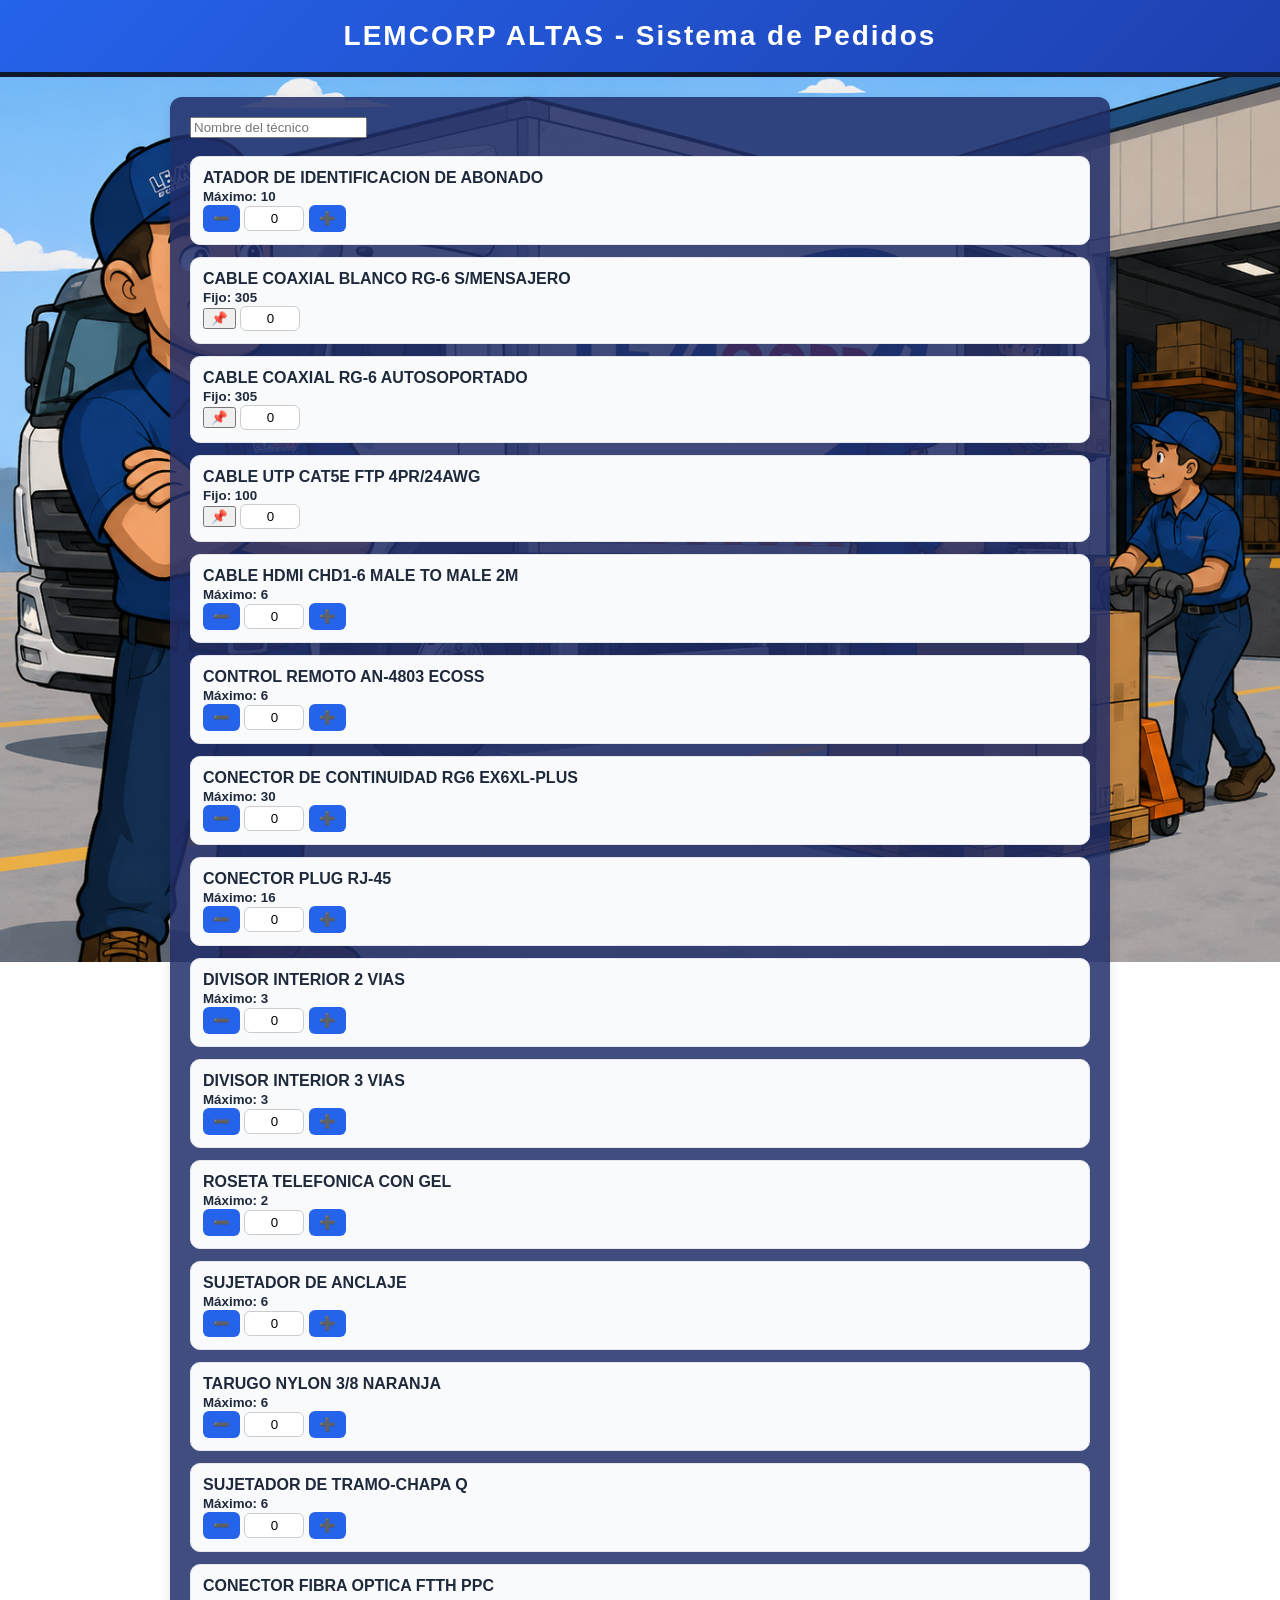
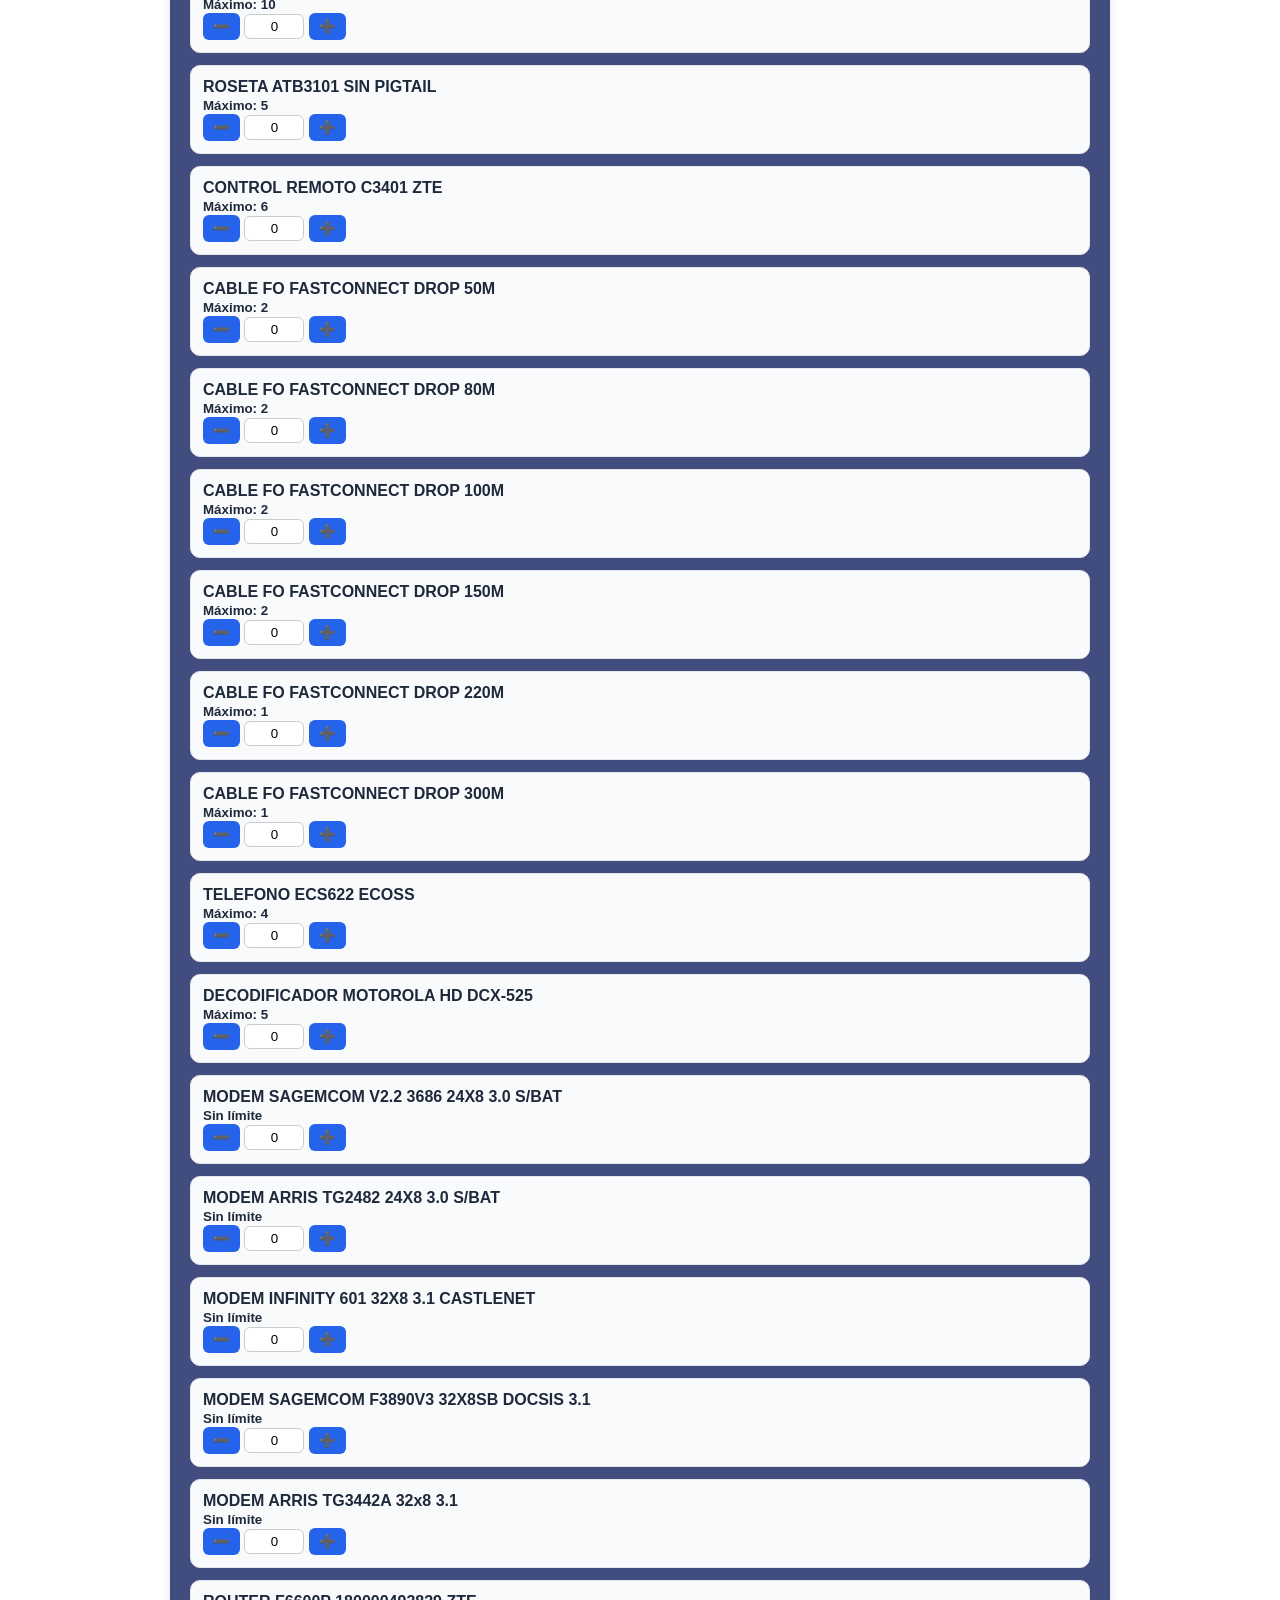
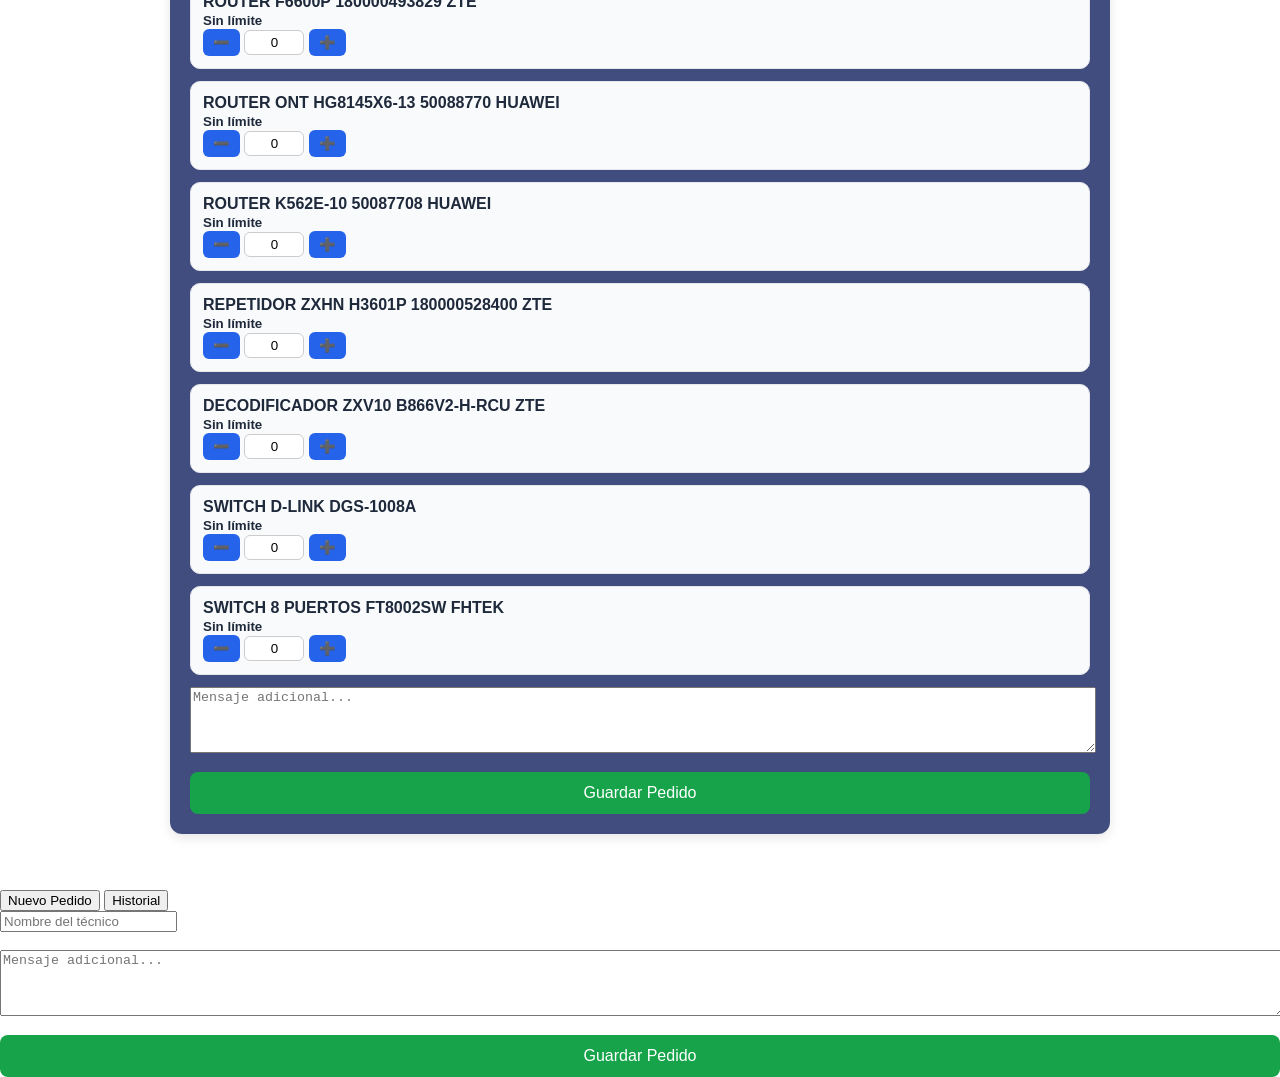
==== Nueva carpeta/tecnicos.html @ 8ae3f0bf "Add files via upload" ====
<!DOCTYPE html>
<html lang="es">
<head>
  <meta charset="UTF-8">
  <meta name="viewport" content="width=device-width, initial-scale=1.0">
  <title>LEMCORP ALTAS - Sistema de Pedidos</title>
  <link rel="stylesheet" href="style.css">
</head>
<body>


<header>
  <h1>LEMCORP ALTAS - Sistema de Pedidos</h1>
</header>

<div class="container">
  <input type="text" id="nombre" placeholder="Nombre del técnico"><br><br>

  <div id="productos"></div>

  <textarea id="adicional" placeholder="Mensaje adicional..." style="width:100%;height:60px;"></textarea><br>

  <button class="enviar" onclick="guardarPedido()">Guardar Pedido</button>

</div>

<script src="script.js"></script>
<!-- Marca de agua LEMCORP -->
<div class="marca-agua">
  <img src="" alt="">
</div>
<div class="marca-agua">
  <img src="URL_DE_TU_LOGO.png" alt="">
</div>
</body>
</html>


</body>
</html>
<div class="tabs">
  <button onclick="mostrarTab('nuevo')">Nuevo Pedido</button>
  <button onclick="mostrarTab('historial')">Historial</button>
</div>

<div id="nuevo" class="tab-content">
  <!-- Aquí va tu formulario de pedidos -->
  <input type="text" id="nombre" placeholder="Nombre del técnico"><br><br>
  <div id="productos"></div>
  <textarea id="adicional" placeholder="Mensaje adicional..." style="width:100%;height:60px;"></textarea><br>
  <button class="enviar" onclick="guardarPedido()">Guardar Pedido</button>
</div>

<div id="historial" class="tab-content" style="display:none;">
  <!-- Aquí se mostrarán los pedidos guardados -->
  <h2>Historial de pedidos</h2>
  <ul id="lista-pedidos"></ul>
</div>

<script>
function mostrarTab(tabId) {
  document.querySelectorAll('.tab-content').forEach(div => {
    div.style.display = 'none';
  });
  document.getElementById(tabId).style.display = 'block';
}

// Ejemplo: cargar historial desde localStorage
function cargarHistorial() {
  const lista = document.getElementById("lista-pedidos");
  lista.innerHTML = "";
  let pedidos = JSON.parse(localStorage.getItem("pedidos")) || [];
  pedidos.forEach(p => {
    const li = document.createElement("li");
    li.textContent = `${p.fecha} - ${p.tecnico}: ${p.materiales.join(", ")}`;
    lista.appendChild(li);
  });
}
</script>
---- Nueva carpeta/style.css ----
body {
  font-family: 'Segoe UI', Arial, sans-serif;
  color: #333;
  margin: 0;
  padding: 0;

  /* Fondo de pantalla con imagen */
  background-image: url("ChatGPT Image 23 may 2026, 10_47_10.png"); /* pon aquí tu imagen */
  background-repeat: no-repeat;
  background-position: center center;
  background-attachment: fixed;
  background-size: cover;
}

header {
  background: linear-gradient(135deg, #2563eb, #1e40af);
  color: #fff;
  padding: 20px;
  text-align: center;
  border-bottom: 5px solid #0f172a;
}

header h1 {
  margin: 0;
  font-size: 28px;
  letter-spacing: 2px;
}

.container {
  max-width: 900px;
  margin: 20px auto;
  background: rgba(33, 46, 105, 0.85);
  padding: 20px;
  border-radius: 12px;
  box-shadow: 0 4px 12px rgba(0,0,0,0.1);
}

.card {
  background: #f9fafb;
  padding: 12px;
  border-radius: 10px;
  margin-bottom: 12px;
  display: flex;
  justify-content: space-between;
  align-items: center;
  border: 1px solid #e5e7eb;
}

.nombre {
  font-weight: bold;
  color: #1e293b;
}

.controles button {
  background: #2563eb;
  color: white;
  border: none;
  border-radius: 6px;
  padding: 6px 10px;
  cursor: pointer;
}

.controles button:hover {
  background: #1d4ed8;
}

.cantidad {
  width: 50px;
  text-align: center;
  border: 1px solid #ccc;
  border-radius: 6px;
  padding: 4px;
}

.enviar {
  background: #16a34a;
  color: white;
  border: none;
  border-radius: 8px;
  padding: 12px;
  width: 100%;
  font-size: 16px;
  cursor: pointer;
  margin-top: 15px;
}

.enviar:hover {
  background: #15803d;
}

.pedido-bloque {
  background: #f9fafb;
  border-radius: 12px;
  padding: 15px;
  margin-bottom: 20px;
  border: 1px solid #e5e7eb;
  box-shadow: 0 2px 6px rgba(0,0,0,0.9);
}

.pedido-bloque h3 {
  margin-top: 0;
  color: #2563eb;
}

.pedido-bloque table {
  width: 100%;
  border-collapse: collapse;
  margin-top: 10px;
}

.pedido-bloque th, .pedido-bloque td {
  border: 1px solid #ddd;
  padding: 8px;
  text-align: left;
}

.pedido-bloque th {
  background: #e0e0e0;
  color: white;
}

.copy-btn {
  background: #f59e0b;
  color: black;
  border: none;
  padding: 6px 12px;
  border-radius: 6px;
  cursor: pointer;
}

.copy-btn:hover {
  background: #d97706;
}

.done-btn {
  background: #16a34a;
  color: white;
  border: none;
  padding: 6px 12px;
  border-radius: 6px;
  cursor: pointer;
  margin-left: 5px;
}
.done-btn:hover { background: #15803d; }

.delete-btn {
  background: #dc2626;
  color: white;
  border: none;
  padding: 6px 12px;
  border-radius: 6px;
  cursor: pointer;
  margin-left: 5px;
}
.delete-btn:hover { background: #b91c1c; }
/* Bloques generales */
.pedido-bloque {
  border: 2px solid #ccc;
  border-radius: 8px;
  padding: 12px;
  margin-bottom: 12px;
}

/* Pendientes: fondo amarillo suave */
.pedido-pendiente {
  background-color: #fff8dc; /* cornsilk */
  border-color: #f0ad4e;
}

/* Hechos: fondo verde suave */
.pedido-hecho {
  background-color: #e6ffe6;
  border-color: #5cb85c;
}

/* Títulos */
.pedido-bloque h3 {
  margin-top: 0;
  font-size: 1.1em;
}
/* Encabezados principales */
.container h2 {
  background-color: #333;   /* fondo oscuro */
  color: #fff;              /* texto blanco */
  padding: 8px 12px;
  border-radius: 6px;
  margin-top: 20px;
  font-size: 1.2em;
}

/* Encabezado de sección Pendientes */
.container h2:nth-of-type(1) {
  background-color: #f0ad4e; /* naranja/amarillo */
  color: #fff;
}

/* Encabezado de sección Hechos */
.container h2:nth-of-type(2) {
  background-color: #5cb85c; /* verde */
  color: #fff;
}
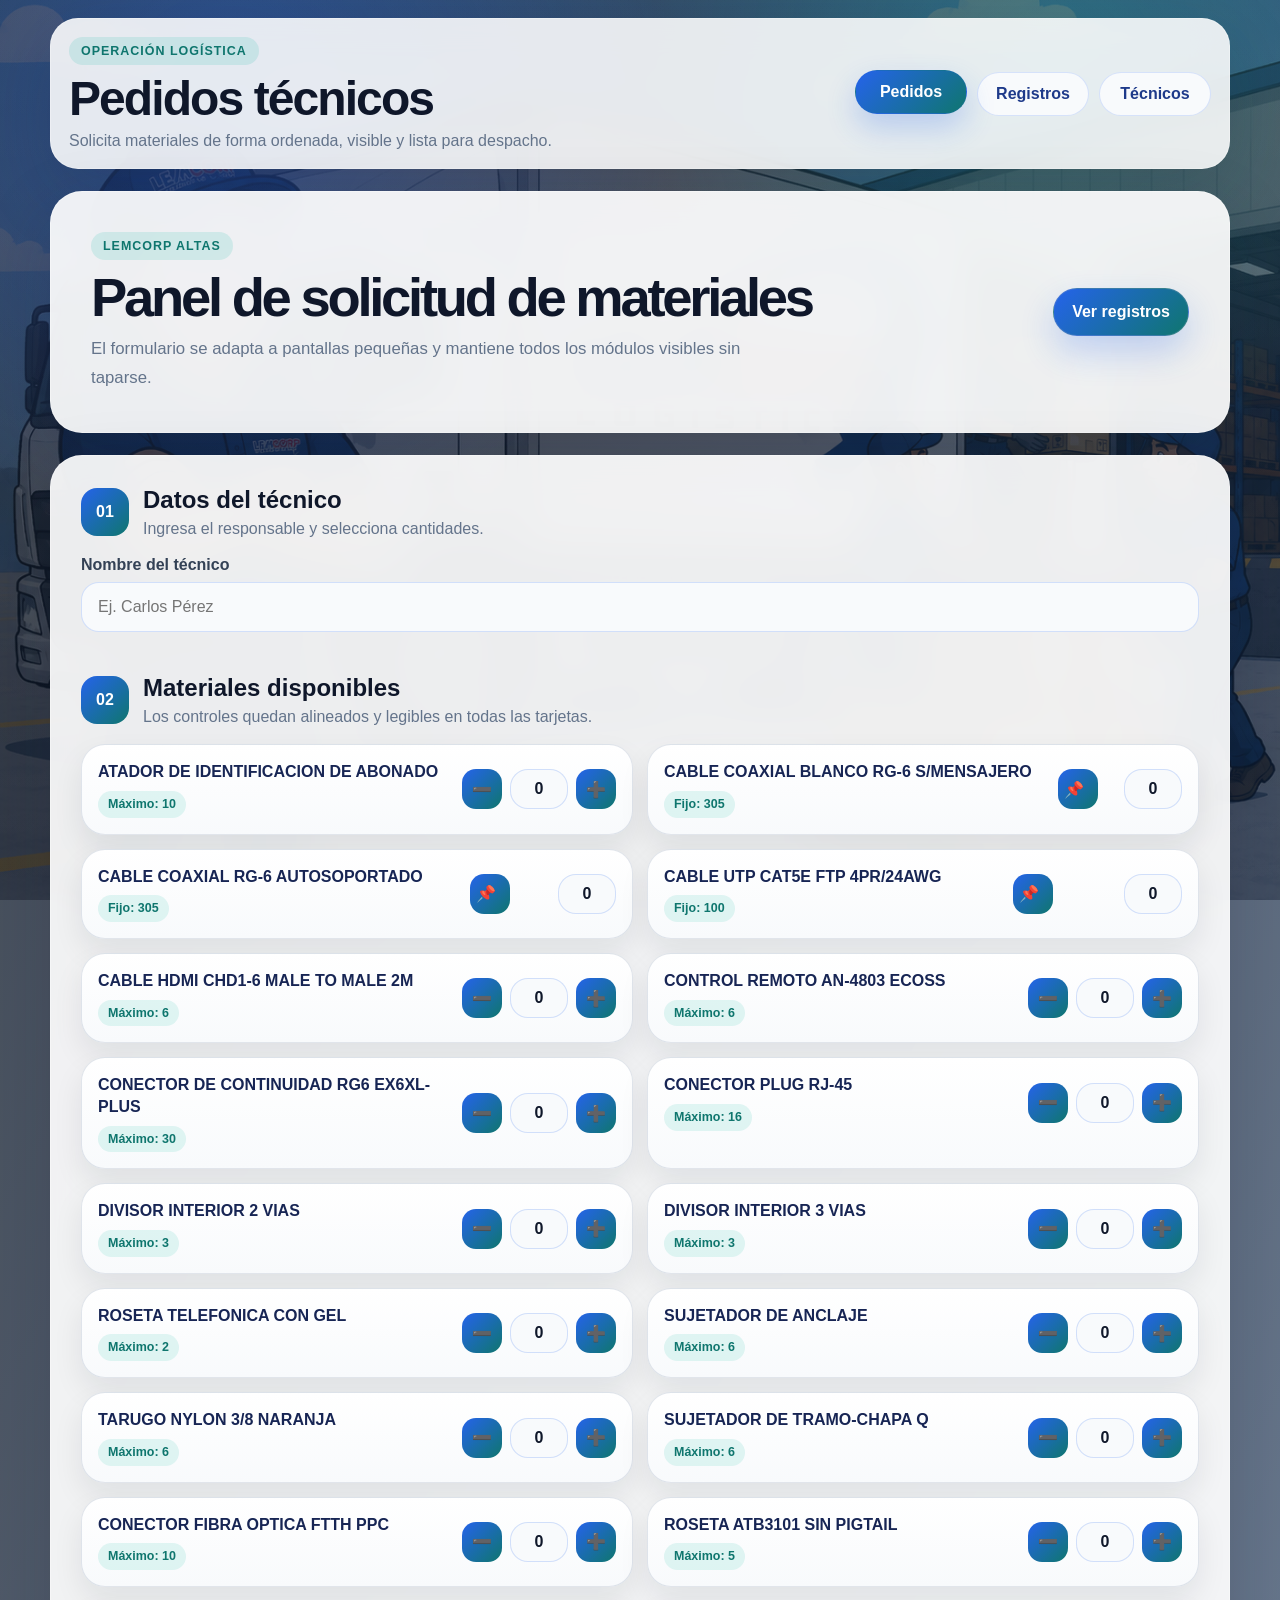
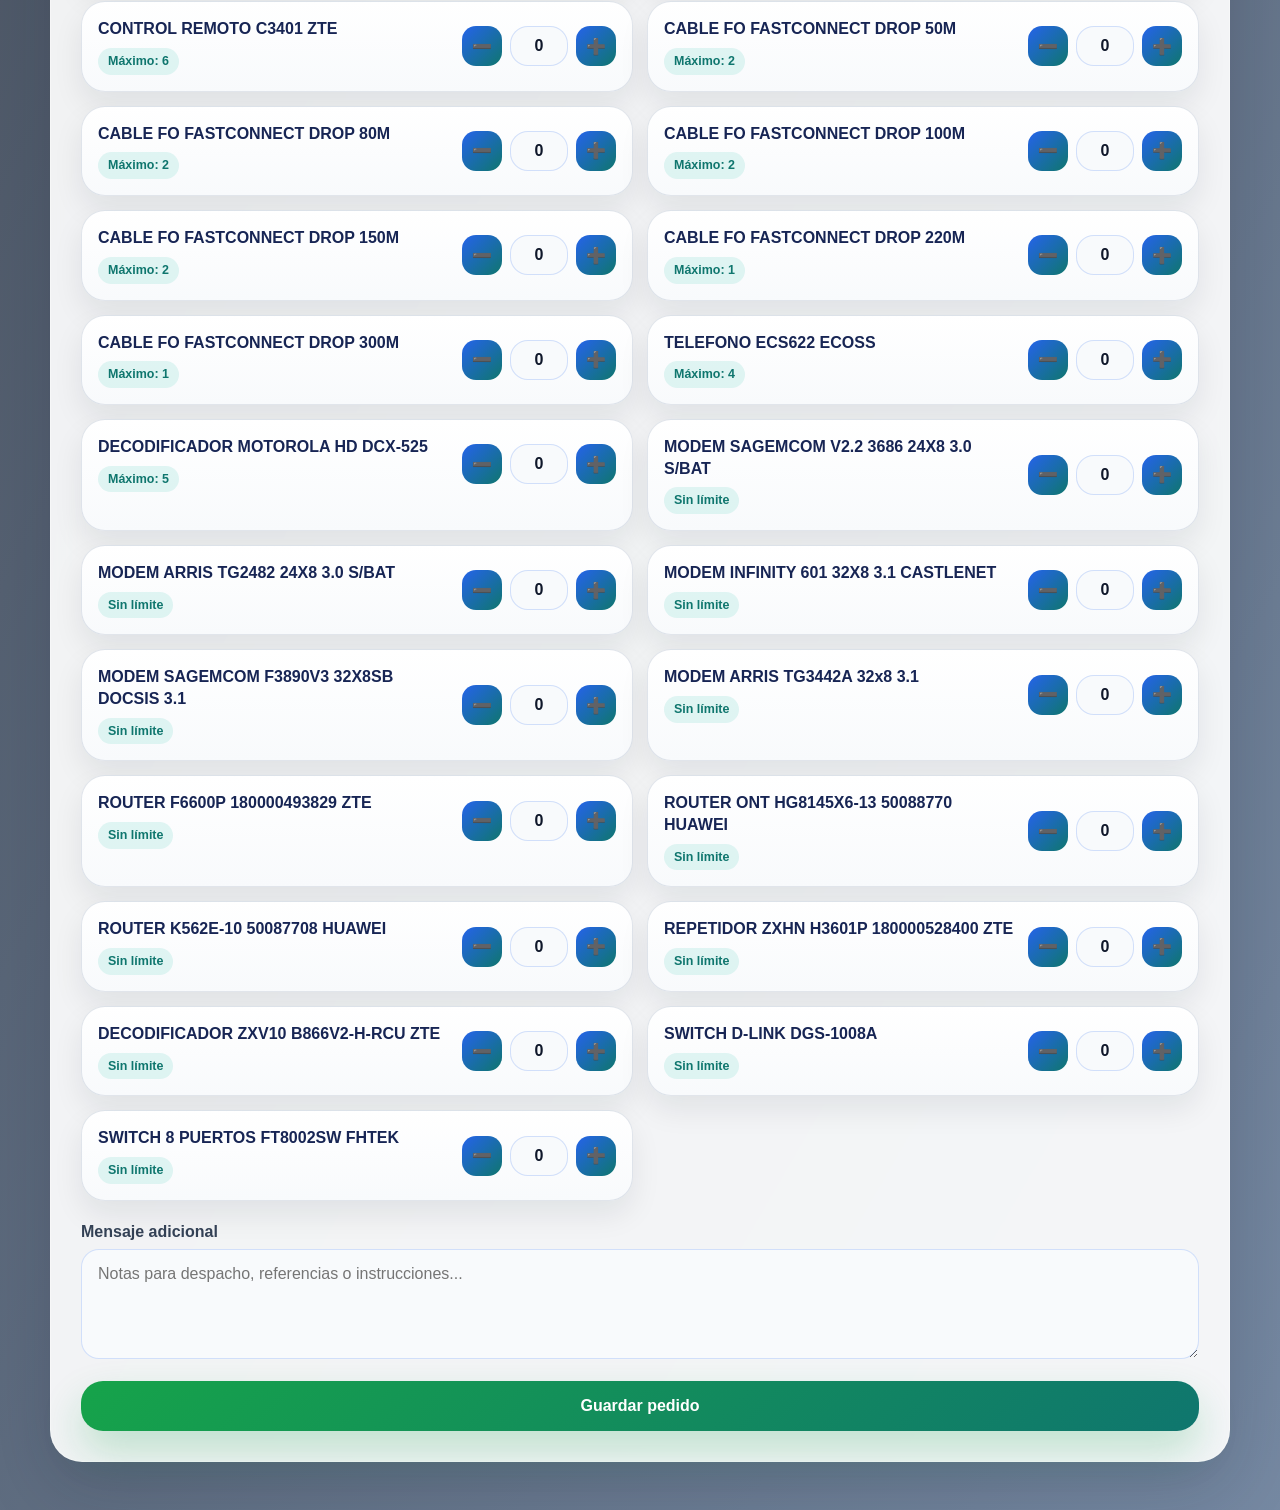
==== commit 9b739378: "Mejora interfaz logística" ====
--- a/Nueva carpeta/tecnicos.html
+++ b/Nueva carpeta/tecnicos.html
@@ -1,80 +1,64 @@
-
-<!DOCTYPE html>
-<html lang="es">
-<head>
-  <meta charset="UTF-8">
-  <meta name="viewport" content="width=device-width, initial-scale=1.0">
-  <title>LEMCORP ALTAS - Sistema de Pedidos</title>
-  <link rel="stylesheet" href="style.css">
-</head>
-<body>
-
-
-<header>
-  <h1>LEMCORP ALTAS - Sistema de Pedidos</h1>
-</header>
-
-<div class="container">
-  <input type="text" id="nombre" placeholder="Nombre del técnico"><br><br>
-
-  <div id="productos"></div>
-
-  <textarea id="adicional" placeholder="Mensaje adicional..." style="width:100%;height:60px;"></textarea><br>
-
-  <button class="enviar" onclick="guardarPedido()">Guardar Pedido</button>
-
-</div>
-
-<script src="script.js"></script>
-<!-- Marca de agua LEMCORP -->
-<div class="marca-agua">
-  <img src="" alt="">
-</div>
-<div class="marca-agua">
-  <img src="URL_DE_TU_LOGO.png" alt="">
-</div>
-</body>
-</html>
-
-
-</body>
-</html>
-<div class="tabs">
-  <button onclick="mostrarTab('nuevo')">Nuevo Pedido</button>
-  <button onclick="mostrarTab('historial')">Historial</button>
-</div>
-
-<div id="nuevo" class="tab-content">
-  <!-- Aquí va tu formulario de pedidos -->
-  <input type="text" id="nombre" placeholder="Nombre del técnico"><br><br>
-  <div id="productos"></div>
-  <textarea id="adicional" placeholder="Mensaje adicional..." style="width:100%;height:60px;"></textarea><br>
-  <button class="enviar" onclick="guardarPedido()">Guardar Pedido</button>
-</div>
-
-<div id="historial" class="tab-content" style="display:none;">
-  <!-- Aquí se mostrarán los pedidos guardados -->
-  <h2>Historial de pedidos</h2>
-  <ul id="lista-pedidos"></ul>
-</div>
-
-<script>
-function mostrarTab(tabId) {
-  document.querySelectorAll('.tab-content').forEach(div => {
-    div.style.display = 'none';
-  });
-  document.getElementById(tabId).style.display = 'block';
-}
-
-// Ejemplo: cargar historial desde localStorage
-function cargarHistorial() {
-  const lista = document.getElementById("lista-pedidos");
-  lista.innerHTML = "";
-  let pedidos = JSON.parse(localStorage.getItem("pedidos")) || [];
-  pedidos.forEach(p => {
-    const li = document.createElement("li");
-    li.textContent = `${p.fecha} - ${p.tecnico}: ${p.materiales.join(", ")}`;
-    lista.appendChild(li);
-  });
-}
-</script>
+<!DOCTYPE html>
+<html lang="es">
+<head>
+  <meta charset="UTF-8">
+  <meta name="viewport" content="width=device-width, initial-scale=1.0">
+  <title>LEMCORP ALTAS | Pedidos técnicos</title>
+  <link rel="stylesheet" href="style.css">
+</head>
+<body>
+  <header class="site-header">
+    <div class="brand-block">
+      <span class="eyebrow">Operación logística</span>
+      <h1>Pedidos técnicos</h1>
+      <p>Solicita materiales de forma ordenada, visible y lista para despacho.</p>
+    </div>
+    <nav class="app-nav" aria-label="Navegación principal">
+      <a class="active" href="tecnicos.html">Pedidos</a>
+      <a href="Admin.html">Registros</a>
+      <a href="#nuevo">Técnicos</a>
+    </nav>
+  </header>
+
+  <main class="app-shell">
+    <section class="hero-panel">
+      <div>
+        <span class="eyebrow">LEMCORP ALTAS</span>
+        <h2>Panel de solicitud de materiales</h2>
+        <p>El formulario se adapta a pantallas pequeñas y mantiene todos los módulos visibles sin taparse.</p>
+      </div>
+      <a class="secondary-action" href="Admin.html">Ver registros</a>
+    </section>
+
+    <section id="nuevo" class="container form-panel">
+      <div class="section-heading">
+        <span>01</span>
+        <div>
+          <h2>Datos del técnico</h2>
+          <p>Ingresa el responsable y selecciona cantidades.</p>
+        </div>
+      </div>
+
+      <label class="field-label" for="nombre">Nombre del técnico</label>
+      <input class="form-field" type="text" id="nombre" placeholder="Ej. Carlos Pérez">
+
+      <div class="section-heading compact">
+        <span>02</span>
+        <div>
+          <h2>Materiales disponibles</h2>
+          <p>Los controles quedan alineados y legibles en todas las tarjetas.</p>
+        </div>
+      </div>
+
+      <div id="productos" class="productos-grid"></div>
+
+      <label class="field-label" for="adicional">Mensaje adicional</label>
+      <textarea class="form-field form-textarea" id="adicional" placeholder="Notas para despacho, referencias o instrucciones..."></textarea>
+
+      <button class="enviar" onclick="guardarPedido()">Guardar pedido</button>
+    </section>
+  </main>
+
+  <script src="script.js"></script>
+</body>
+</html>
--- a/Nueva carpeta/style.css
+++ b/Nueva carpeta/style.css
@@ -1,201 +1,516 @@
-body {
-  font-family: 'Segoe UI', Arial, sans-serif;
-  color: #333;
-  margin: 0;
-  padding: 0;
-
-  /* Fondo de pantalla con imagen */
-  background-image: url("ChatGPT Image 23 may 2026, 10_47_10.png"); /* pon aquí tu imagen */
-  background-repeat: no-repeat;
-  background-position: center center;
-  background-attachment: fixed;
-  background-size: cover;
-}
-
-header {
-  background: linear-gradient(135deg, #2563eb, #1e40af);
-  color: #fff;
-  padding: 20px;
-  text-align: center;
-  border-bottom: 5px solid #0f172a;
-}
-
-header h1 {
-  margin: 0;
-  font-size: 28px;
-  letter-spacing: 2px;
-}
-
-.container {
-  max-width: 900px;
-  margin: 20px auto;
-  background: rgba(33, 46, 105, 0.85);
-  padding: 20px;
-  border-radius: 12px;
-  box-shadow: 0 4px 12px rgba(0,0,0,0.1);
-}
-
-.card {
-  background: #f9fafb;
-  padding: 12px;
-  border-radius: 10px;
-  margin-bottom: 12px;
-  display: flex;
-  justify-content: space-between;
-  align-items: center;
-  border: 1px solid #e5e7eb;
-}
-
-.nombre {
-  font-weight: bold;
-  color: #1e293b;
-}
-
-.controles button {
-  background: #2563eb;
-  color: white;
-  border: none;
-  border-radius: 6px;
-  padding: 6px 10px;
-  cursor: pointer;
-}
-
-.controles button:hover {
-  background: #1d4ed8;
-}
-
-.cantidad {
-  width: 50px;
-  text-align: center;
-  border: 1px solid #ccc;
-  border-radius: 6px;
-  padding: 4px;
-}
-
-.enviar {
-  background: #16a34a;
-  color: white;
-  border: none;
-  border-radius: 8px;
-  padding: 12px;
-  width: 100%;
-  font-size: 16px;
-  cursor: pointer;
-  margin-top: 15px;
-}
-
-.enviar:hover {
-  background: #15803d;
-}
-
-.pedido-bloque {
-  background: #f9fafb;
-  border-radius: 12px;
-  padding: 15px;
-  margin-bottom: 20px;
-  border: 1px solid #e5e7eb;
-  box-shadow: 0 2px 6px rgba(0,0,0,0.9);
-}
-
-.pedido-bloque h3 {
-  margin-top: 0;
-  color: #2563eb;
-}
-
-.pedido-bloque table {
-  width: 100%;
-  border-collapse: collapse;
-  margin-top: 10px;
-}
-
-.pedido-bloque th, .pedido-bloque td {
-  border: 1px solid #ddd;
-  padding: 8px;
-  text-align: left;
-}
-
-.pedido-bloque th {
-  background: #e0e0e0;
-  color: white;
-}
-
-.copy-btn {
-  background: #f59e0b;
-  color: black;
-  border: none;
-  padding: 6px 12px;
-  border-radius: 6px;
-  cursor: pointer;
-}
-
-.copy-btn:hover {
-  background: #d97706;
-}
-
-.done-btn {
-  background: #16a34a;
-  color: white;
-  border: none;
-  padding: 6px 12px;
-  border-radius: 6px;
-  cursor: pointer;
-  margin-left: 5px;
-}
-.done-btn:hover { background: #15803d; }
-
-.delete-btn {
-  background: #dc2626;
-  color: white;
-  border: none;
-  padding: 6px 12px;
-  border-radius: 6px;
-  cursor: pointer;
-  margin-left: 5px;
-}
-.delete-btn:hover { background: #b91c1c; }
-/* Bloques generales */
-.pedido-bloque {
-  border: 2px solid #ccc;
-  border-radius: 8px;
-  padding: 12px;
-  margin-bottom: 12px;
-}
-
-/* Pendientes: fondo amarillo suave */
-.pedido-pendiente {
-  background-color: #fff8dc; /* cornsilk */
-  border-color: #f0ad4e;
-}
-
-/* Hechos: fondo verde suave */
-.pedido-hecho {
-  background-color: #e6ffe6;
-  border-color: #5cb85c;
-}
-
-/* Títulos */
-.pedido-bloque h3 {
-  margin-top: 0;
-  font-size: 1.1em;
-}
-/* Encabezados principales */
-.container h2 {
-  background-color: #333;   /* fondo oscuro */
-  color: #fff;              /* texto blanco */
-  padding: 8px 12px;
-  border-radius: 6px;
-  margin-top: 20px;
-  font-size: 1.2em;
-}
-
-/* Encabezado de sección Pendientes */
-.container h2:nth-of-type(1) {
-  background-color: #f0ad4e; /* naranja/amarillo */
-  color: #fff;
-}
-
-/* Encabezado de sección Hechos */
-.container h2:nth-of-type(2) {
-  background-color: #5cb85c; /* verde */
-  color: #fff;
-}
+:root {
+  --ink: #0f172a;
+  --muted: #64748b;
+  --panel: rgba(255, 255, 255, 0.92);
+  --line: rgba(148, 163, 184, 0.28);
+  --blue: #2563eb;
+  --blue-dark: #12335f;
+  --teal: #0f766e;
+  --amber: #f59e0b;
+  --green: #16a34a;
+  --red: #dc2626;
+  --shadow: 0 24px 70px rgba(15, 23, 42, 0.18);
+}
+
+* {
+  box-sizing: border-box;
+}
+
+html {
+  scroll-behavior: smooth;
+}
+
+body {
+  min-height: 100vh;
+  margin: 0;
+  color: var(--ink);
+  font-family: "Segoe UI", Arial, sans-serif;
+  background:
+    linear-gradient(120deg, rgba(8, 17, 31, 0.78), rgba(18, 51, 95, 0.58)),
+    url("ChatGPT Image 23 may 2026, 10_47_10.png") center / cover fixed;
+}
+
+body::before {
+  position: fixed;
+  inset: 0;
+  z-index: -1;
+  content: "";
+  background:
+    radial-gradient(circle at 18% 12%, rgba(37, 99, 235, 0.36), transparent 34%),
+    radial-gradient(circle at 82% 8%, rgba(20, 184, 166, 0.28), transparent 30%),
+    linear-gradient(180deg, rgba(255, 255, 255, 0.08), rgba(255, 255, 255, 0));
+}
+
+a {
+  color: inherit;
+  text-decoration: none;
+}
+
+button,
+input,
+textarea {
+  font: inherit;
+}
+
+.site-header {
+  display: flex;
+  width: min(1180px, calc(100% - 32px));
+  margin: 18px auto 0;
+  padding: 18px;
+  align-items: center;
+  justify-content: space-between;
+  gap: 18px;
+  border: 1px solid rgba(255, 255, 255, 0.28);
+  border-radius: 28px;
+  background: rgba(255, 255, 255, 0.88);
+  box-shadow: var(--shadow);
+  backdrop-filter: blur(16px);
+}
+
+.brand-block h1,
+.hero-panel h1,
+.hero-panel h2,
+.section-heading h2,
+.container h2 {
+  margin: 0;
+}
+
+.brand-block h1 {
+  font-size: clamp(1.7rem, 4vw, 3rem);
+  letter-spacing: -0.04em;
+}
+
+.brand-block p,
+.hero-panel p,
+.section-heading p {
+  margin: 6px 0 0;
+  color: var(--muted);
+}
+
+.eyebrow {
+  display: inline-flex;
+  width: fit-content;
+  margin-bottom: 6px;
+  padding: 7px 12px;
+  border-radius: 999px;
+  color: #0f766e;
+  background: rgba(20, 184, 166, 0.14);
+  font-size: 0.78rem;
+  font-weight: 800;
+  letter-spacing: 0.08em;
+  text-transform: uppercase;
+}
+
+.app-nav {
+  display: flex;
+  flex-wrap: wrap;
+  justify-content: flex-end;
+  gap: 10px;
+}
+
+.app-nav a {
+  display: inline-flex;
+  min-width: 112px;
+  padding: 12px 16px;
+  justify-content: center;
+  border: 1px solid rgba(37, 99, 235, 0.16);
+  border-radius: 999px;
+  color: #1e3a8a;
+  background: #f8fafc;
+  font-weight: 800;
+  transition: 180ms ease;
+}
+
+.app-nav a:hover,
+.app-nav a.active {
+  color: #fff;
+  background: linear-gradient(135deg, var(--blue), var(--teal));
+  transform: translateY(-2px);
+  box-shadow: 0 14px 30px rgba(37, 99, 235, 0.24);
+}
+
+.app-shell,
+.landing-shell {
+  width: min(1180px, calc(100% - 32px));
+  margin: 22px auto 48px;
+}
+
+.landing-shell {
+  min-height: 100vh;
+  display: grid;
+  place-items: center;
+  margin-block: 0;
+}
+
+.hero-panel,
+.container {
+  border: 1px solid rgba(255, 255, 255, 0.32);
+  border-radius: 32px;
+  background: var(--panel);
+  box-shadow: var(--shadow);
+  backdrop-filter: blur(18px);
+}
+
+.hero-panel {
+  display: flex;
+  margin-bottom: 22px;
+  padding: clamp(22px, 4vw, 40px);
+  align-items: center;
+  justify-content: space-between;
+  gap: 24px;
+}
+
+.hero-panel h1 {
+  font-size: clamp(2.4rem, 9vw, 5.6rem);
+  letter-spacing: -0.08em;
+}
+
+.hero-panel h2 {
+  font-size: clamp(1.8rem, 5vw, 3.4rem);
+  letter-spacing: -0.06em;
+}
+
+.hero-panel p {
+  max-width: 680px;
+  font-size: 1.05rem;
+  line-height: 1.7;
+}
+
+.quick-actions {
+  display: grid;
+  grid-template-columns: repeat(3, minmax(0, 1fr));
+  gap: 14px;
+  margin-top: 28px;
+}
+
+.module-card,
+.secondary-action {
+  display: flex;
+  border: 1px solid var(--line);
+  border-radius: 24px;
+  transition: 180ms ease;
+}
+
+.module-card {
+  min-height: 138px;
+  padding: 22px;
+  flex-direction: column;
+  justify-content: space-between;
+  background: #f8fafc;
+}
+
+.module-card.primary,
+.module-card:hover {
+  color: #fff;
+  background: linear-gradient(135deg, var(--blue-dark), var(--blue), var(--teal));
+  transform: translateY(-4px);
+  box-shadow: 0 24px 50px rgba(15, 23, 42, 0.2);
+}
+
+.module-card span {
+  font-size: 1.15rem;
+  font-weight: 900;
+}
+
+.module-card small {
+  color: inherit;
+  opacity: 0.76;
+}
+
+.secondary-action {
+  white-space: nowrap;
+  padding: 14px 18px;
+  align-items: center;
+  justify-content: center;
+  color: #fff;
+  background: linear-gradient(135deg, var(--blue), var(--teal));
+  font-weight: 900;
+  box-shadow: 0 16px 34px rgba(37, 99, 235, 0.24);
+}
+
+.secondary-action:hover {
+  transform: translateY(-2px);
+}
+
+.container {
+  padding: clamp(18px, 3vw, 30px);
+}
+
+.section-heading {
+  display: flex;
+  margin-bottom: 18px;
+  align-items: center;
+  gap: 14px;
+}
+
+.section-heading.compact {
+  margin-top: 24px;
+}
+
+.section-heading span {
+  display: grid;
+  width: 48px;
+  height: 48px;
+  flex: 0 0 auto;
+  place-items: center;
+  border-radius: 16px;
+  color: #fff;
+  background: linear-gradient(135deg, var(--blue), var(--teal));
+  font-weight: 900;
+}
+
+.field-label {
+  display: inline-block;
+  margin-bottom: 8px;
+  color: #334155;
+  font-weight: 800;
+}
+
+.form-field,
+.cantidad {
+  width: 100%;
+  border: 1px solid rgba(37, 99, 235, 0.18);
+  border-radius: 18px;
+  color: var(--ink);
+  background: #f8fafc;
+  outline: none;
+  transition: 160ms ease;
+}
+
+.form-field {
+  padding: 15px 16px;
+  margin-bottom: 18px;
+}
+
+.form-textarea {
+  min-height: 110px;
+  resize: vertical;
+}
+
+.form-field:focus,
+.cantidad:focus {
+  border-color: var(--blue);
+  box-shadow: 0 0 0 4px rgba(37, 99, 235, 0.14);
+}
+
+.productos-grid {
+  display: grid;
+  grid-template-columns: repeat(2, minmax(0, 1fr));
+  gap: 14px;
+  margin-bottom: 22px;
+}
+
+.card {
+  min-width: 0;
+  padding: 16px;
+  border: 1px solid var(--line);
+  border-radius: 24px;
+  background: linear-gradient(180deg, #fff, #f8fafc);
+  box-shadow: 0 14px 30px rgba(15, 23, 42, 0.08);
+}
+
+.producto {
+  display: flex;
+  min-width: 0;
+  align-items: center;
+  justify-content: space-between;
+  gap: 14px;
+}
+
+.nombre {
+  min-width: 0;
+  color: #172554;
+  font-weight: 900;
+  line-height: 1.35;
+}
+
+.nombre small {
+  display: inline-flex;
+  margin-top: 8px;
+  padding: 5px 10px;
+  border-radius: 999px;
+  color: #0f766e;
+  background: rgba(20, 184, 166, 0.12);
+  font-size: 0.78rem;
+  font-weight: 800;
+}
+
+.controles,
+.producto > button {
+  display: inline-flex;
+  flex: 0 0 auto;
+  align-items: center;
+  gap: 8px;
+}
+
+.controles button,
+.producto > button,
+.copy-btn,
+.done-btn,
+.delete-btn {
+  border: 0;
+  border-radius: 14px;
+  color: #fff;
+  cursor: pointer;
+  font-weight: 900;
+  transition: 160ms ease;
+}
+
+.controles button,
+.producto > button {
+  width: 40px;
+  height: 40px;
+  background: linear-gradient(135deg, var(--blue), var(--teal));
+}
+
+.controles button:hover,
+.producto > button:hover,
+.copy-btn:hover,
+.done-btn:hover,
+.delete-btn:hover,
+.enviar:hover {
+  transform: translateY(-2px);
+  filter: brightness(1.04);
+}
+
+.cantidad {
+  width: 58px;
+  padding: 10px 8px;
+  text-align: center;
+  font-weight: 900;
+}
+
+.enviar {
+  width: 100%;
+  border: 0;
+  border-radius: 22px;
+  padding: 16px;
+  color: white;
+  background: linear-gradient(135deg, var(--green), var(--teal));
+  box-shadow: 0 20px 40px rgba(22, 163, 74, 0.24);
+  cursor: pointer;
+  font-size: 1rem;
+  font-weight: 900;
+  transition: 160ms ease;
+}
+
+#tablaPedidos {
+  display: grid;
+  gap: 16px;
+}
+
+#tablaPedidos > h2 {
+  display: inline-flex;
+  width: fit-content;
+  margin: 18px 0 0;
+  padding: 9px 14px;
+  border-radius: 999px;
+  color: #fff;
+  background: linear-gradient(135deg, var(--blue-dark), var(--blue));
+  font-size: 1rem;
+}
+
+.pedido-bloque {
+  padding: 18px;
+  border: 1px solid var(--line);
+  border-left: 7px solid var(--amber);
+  border-radius: 24px;
+  background: #fff;
+  box-shadow: 0 16px 36px rgba(15, 23, 42, 0.1);
+}
+
+.pedido-hecho {
+  border-left-color: var(--green);
+  background: linear-gradient(180deg, #f0fdf4, #fff);
+}
+
+.pedido-pendiente {
+  border-left-color: var(--amber);
+  background: linear-gradient(180deg, #fffbeb, #fff);
+}
+
+.pedido-bloque h3 {
+  margin: 0 0 10px;
+  color: #172554;
+  font-size: 1.1rem;
+}
+
+.pedido-bloque p {
+  color: #475569;
+}
+
+.pedido-bloque ul {
+  display: grid;
+  gap: 8px;
+  padding-left: 20px;
+}
+
+.pedido-bloque li {
+  overflow-wrap: anywhere;
+}
+
+.pedido-actions {
+  display: flex;
+  flex-wrap: wrap;
+  gap: 10px;
+  margin-top: 16px;
+}
+
+.copy-btn,
+.done-btn,
+.delete-btn {
+  padding: 10px 14px;
+}
+
+.copy-btn {
+  color: #422006;
+  background: #fbbf24;
+}
+
+.done-btn {
+  background: var(--green);
+}
+
+.delete-btn {
+  background: var(--red);
+}
+
+@media (max-width: 860px) {
+  .site-header,
+  .hero-panel {
+    align-items: stretch;
+    flex-direction: column;
+  }
+
+  .app-nav {
+    justify-content: stretch;
+  }
+
+  .app-nav a {
+    flex: 1 1 140px;
+  }
+
+  .quick-actions,
+  .productos-grid {
+    grid-template-columns: 1fr;
+  }
+}
+
+@media (max-width: 520px) {
+  .site-header,
+  .app-shell,
+  .landing-shell {
+    width: min(100% - 18px, 1180px);
+  }
+
+  .producto {
+    align-items: flex-start;
+    flex-direction: column;
+  }
+
+  .controles,
+  .producto > button {
+    width: 100%;
+    justify-content: flex-end;
+  }
+}
